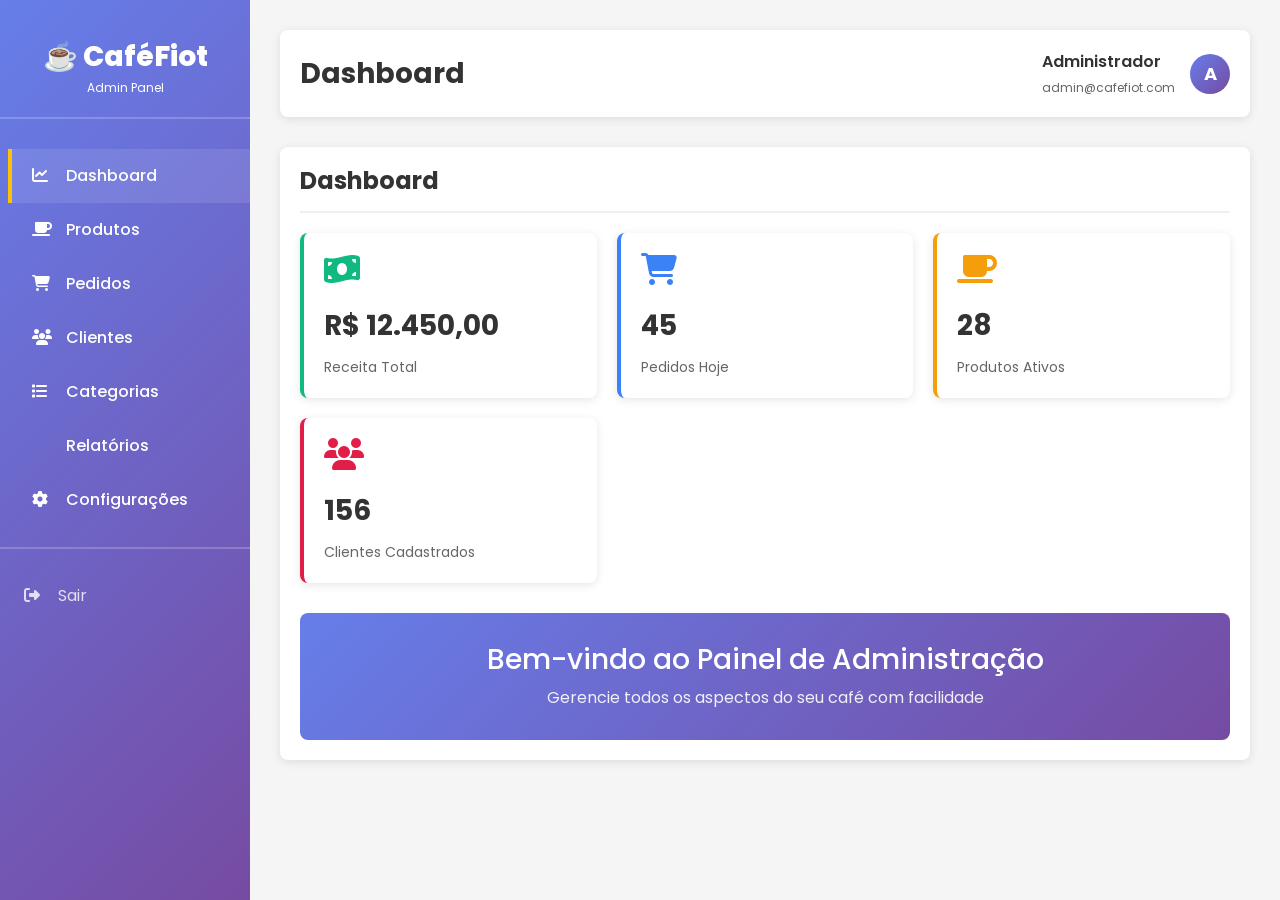
==== src/main/resources/templates/admin.html @ b5128cbd "Criar página de administração do CaféFiot" ====
<!DOCTYPE html>
<html lang="pt-BR">
<head>
    <meta charset="UTF-8">
    <meta name="viewport" content="width=device-width, initial-scale=1.0">
    <title>Cafefiot | Administração</title>

    <link rel="preconnect" href="https://fonts.googleapis.com">
    <link rel="preconnect" href="https://fonts.gstatic.com" crossorigin>
    <link href="https://fonts.googleapis.com/css2?family=Poppins:wght@400;500;600;700;800&display=swap" rel="stylesheet">

    <link rel="stylesheet" href="https://cdn.jsdelivr.net/npm/bootstrap@5.3.8/dist/css/bootstrap.min.css"
        integrity="sha384-sRIl4kxILFvY47J16cr9ZwB07vP4J8+LH7qKQnuqkuIAvNWLzeN8tE5YBujZqJLB"
        crossorigin="anonymous">

    <link rel="stylesheet" href="https://cdnjs.cloudflare.com/ajax/libs/font-awesome/6.4.0/css/all.min.css">

    <link rel="stylesheet" href="../static/css/style.css">
    <style>
        body {
            background-color: #f5f5f5;
        }

        .sidebar {
            background: linear-gradient(135deg, #667eea 0%, #764ba2 100%);
            min-height: 100vh;
            position: fixed;
            left: 0;
            top: 0;
            width: 250px;
            padding: 20px 0;
            color: white;
            overflow-y: auto;
        }

        .sidebar .logo {
            padding: 20px;
            text-align: center;
            border-bottom: 2px solid rgba(255, 255, 255, 0.2);
            margin-bottom: 30px;
        }

        .sidebar .logo h3 {
            margin: 0;
            font-weight: 800;
        }

        .sidebar .nav-menu {
            list-style: none;
            padding: 0;
            margin: 0;
        }

        .sidebar .nav-menu li {
            margin: 0;
        }

        .sidebar .nav-menu a {
            display: block;
            padding: 15px 20px;
            color: rgba(255, 255, 255, 0.8);
            text-decoration: none;
            border-left: 4px solid transparent;
            transition: all 0.3s ease;
        }

        .sidebar .nav-menu a:hover,
        .sidebar .nav-menu a.active {
            background-color: rgba(255, 255, 255, 0.1);
            border-left-color: #ffc107;
            color: white;
        }

        .sidebar .nav-menu i {
            width: 20px;
            margin-right: 10px;
        }

        .main-content {
            margin-left: 250px;
            padding: 30px;
        }

        .top-bar {
            background: white;
            padding: 20px;
            border-radius: 8px;
            box-shadow: 0 2px 10px rgba(0, 0, 0, 0.1);
            margin-bottom: 30px;
            display: flex;
            justify-content: space-between;
            align-items: center;
        }

        .top-bar h1 {
            margin: 0;
            color: #333;
            font-size: 28px;
            font-weight: 700;
        }

        .user-info {
            display: flex;
            align-items: center;
            gap: 15px;
        }

        .user-avatar {
            width: 40px;
            height: 40px;
            border-radius: 50%;
            background: linear-gradient(135deg, #667eea 0%, #764ba2 100%);
            display: flex;
            align-items: center;
            justify-content: center;
            color: white;
            font-weight: bold;
            font-size: 18px;
        }

        .stats-container {
            display: grid;
            grid-template-columns: repeat(auto-fit, minmax(250px, 1fr));
            gap: 20px;
            margin-bottom: 30px;
        }

        .stat-card {
            background: white;
            padding: 20px;
            border-radius: 8px;
            box-shadow: 0 2px 10px rgba(0, 0, 0, 0.1);
            border-left: 4px solid #667eea;
        }

        .stat-card.revenue {
            border-left-color: #10b981;
        }

        .stat-card.orders {
            border-left-color: #3b82f6;
        }

        .stat-card.products {
            border-left-color: #f59e0b;
        }

        .stat-card.customers {
            border-left-color: #e11d48;
        }

        .stat-icon {
            font-size: 32px;
            margin-bottom: 10px;
        }

        .stat-value {
            font-size: 28px;
            font-weight: 700;
            color: #333;
            margin: 10px 0;
        }

        .stat-label {
            font-size: 14px;
            color: #666;
        }

        .content-section {
            background: white;
            border-radius: 8px;
            box-shadow: 0 2px 10px rgba(0, 0, 0, 0.1);
            padding: 20px;
            margin-bottom: 30px;
            display: none;
        }

        .content-section.active {
            display: block;
        }

        .section-header {
            display: flex;
            justify-content: space-between;
            align-items: center;
            margin-bottom: 20px;
            padding-bottom: 15px;
            border-bottom: 2px solid #f0f0f0;
        }

        .section-header h2 {
            margin: 0;
            color: #333;
            font-size: 24px;
            font-weight: 700;
        }

        .btn-add {
            background: linear-gradient(135deg, #667eea 0%, #764ba2 100%);
            color: white;
            border: none;
            padding: 10px 20px;
            border-radius: 6px;
            cursor: pointer;
            font-weight: 600;
            transition: transform 0.2s ease;
        }

        .btn-add:hover {
            transform: translateY(-2px);
            box-shadow: 0 4px 12px rgba(102, 126, 234, 0.4);
        }

        .table-responsive {
            overflow-x: auto;
        }

        table {
            width: 100%;
            border-collapse: collapse;
        }

        table thead {
            background: #f9f9f9;
            border-bottom: 2px solid #e0e0e0;
        }

        table th {
            padding: 15px;
            text-align: left;
            font-weight: 600;
            color: #333;
        }

        table td {
            padding: 15px;
            border-bottom: 1px solid #f0f0f0;
        }

        table tbody tr:hover {
            background: #f9f9f9;
        }

        .action-buttons {
            display: flex;
            gap: 10px;
        }

        .btn-edit, .btn-delete {
            padding: 8px 12px;
            border: none;
            border-radius: 4px;
            cursor: pointer;
            font-size: 14px;
            font-weight: 600;
            transition: all 0.2s ease;
        }

        .btn-edit {
            background: #3b82f6;
            color: white;
        }

        .btn-edit:hover {
            background: #2563eb;
        }

        .btn-delete {
            background: #ef4444;
            color: white;
        }

        .btn-delete:hover {
            background: #dc2626;
        }

        .form-group {
            margin-bottom: 20px;
        }

        .form-group label {
            display: block;
            margin-bottom: 8px;
            font-weight: 600;
            color: #333;
        }

        .form-group input,
        .form-group textarea,
        .form-group select {
            width: 100%;
            padding: 10px;
            border: 1px solid #ddd;
            border-radius: 6px;
            font-family: 'Poppins', sans-serif;
            font-size: 14px;
        }

        .form-group textarea {
            resize: vertical;
            min-height: 100px;
        }

        .form-row {
            display: grid;
            grid-template-columns: 1fr 1fr;
            gap: 20px;
        }

        .modal {
            display: none;
            position: fixed;
            z-index: 1000;
            left: 0;
            top: 0;
            width: 100%;
            height: 100%;
            background-color: rgba(0, 0, 0, 0.5);
        }

        .modal.show {
            display: flex;
            align-items: center;
            justify-content: center;
        }

        .modal-content {
            background-color: white;
            border-radius: 8px;
            padding: 30px;
            max-width: 600px;
            width: 90%;
            max-height: 80vh;
            overflow-y: auto;
            box-shadow: 0 10px 40px rgba(0, 0, 0, 0.3);
        }

        .modal-header {
            display: flex;
            justify-content: space-between;
            align-items: center;
            margin-bottom: 20px;
            padding-bottom: 15px;
            border-bottom: 2px solid #f0f0f0;
        }

        .modal-header h2 {
            margin: 0;
            font-size: 22px;
            font-weight: 700;
        }

        .close-btn {
            background: none;
            border: none;
            font-size: 24px;
            cursor: pointer;
            color: #666;
        }

        .status-badge {
            display: inline-block;
            padding: 5px 12px;
            border-radius: 20px;
            font-size: 12px;
            font-weight: 600;
        }

        .status-active {
            background: #d1fae5;
            color: #047857;
        }

        .status-inactive {
            background: #fee2e2;
            color: #dc2626;
        }

        .status-pending {
            background: #fef3c7;
            color: #d97706;
        }

        @media (max-width: 768px) {
            .sidebar {
                width: 200px;
            }

            .main-content {
                margin-left: 200px;
                padding: 15px;
            }

            .stats-container {
                grid-template-columns: 1fr;
            }

            .form-row {
                grid-template-columns: 1fr;
            }

            .top-bar {
                flex-direction: column;
                gap: 15px;
                align-items: flex-start;
            }
        }

        @media (max-width: 576px) {
            .sidebar {
                width: 150px;
                padding: 10px 0;
            }

            .sidebar .logo {
                padding: 10px;
            }

            .sidebar .nav-menu a {
                padding: 10px 12px;
                font-size: 12px;
            }

            .main-content {
                margin-left: 150px;
                padding: 10px;
            }
        }
    </style>
</head>
<body>

    <!-- SIDEBAR -->
    <div class="sidebar">
        <div class="logo">
            <h3>☕ CaféFiot</h3>
            <p style="font-size: 12px; margin: 5px 0 0 0;">Admin Panel</p>
        </div>

        <ul class="nav-menu">
            <li><a href="#" class="nav-link active" data-section="dashboard">
                <i class="fas fa-chart-line"></i> Dashboard
            </a></li>
            <li><a href="#" class="nav-link" data-section="products">
                <i class="fas fa-coffee"></i> Produtos
            </a></li>
            <li><a href="#" class="nav-link" data-section="orders">
                <i class="fas fa-shopping-cart"></i> Pedidos
            </a></li>
            <li><a href="#" class="nav-link" data-section="customers">
                <i class="fas fa-users"></i> Clientes
            </a></li>
            <li><a href="#" class="nav-link" data-section="categories">
                <i class="fas fa-list"></i> Categorias
            </a></li>
            <li><a href="#" class="nav-link" data-section="reports">
                <i class="fas fa-file-chart-line"></i> Relatórios
            </a></li>
            <li><a href="#" class="nav-link" data-section="settings">
                <i class="fas fa-cog"></i> Configurações
            </a></li>
            <li style="border-top: 2px solid rgba(255, 255, 255, 0.2); margin-top: 20px; padding-top: 20px;">
                <a href="index.html">
                    <i class="fas fa-sign-out-alt"></i> Sair
                </a>
            </li>
        </ul>
    </div>

    <!-- MAIN CONTENT -->
    <div class="main-content">
        <!-- TOP BAR -->
        <div class="top-bar">
            <h1>Dashboard</h1>
            <div class="user-info">
                <div>
                    <p style="margin: 0; font-weight: 600; color: #333;">Administrador</p>
                    <p style="margin: 5px 0 0 0; font-size: 12px; color: #666;">admin@cafefiot.com</p>
                </div>
                <div class="user-avatar">A</div>
            </div>
        </div>

        <!-- DASHBOARD SECTION -->
        <div id="dashboard" class="content-section active">
            <div class="section-header">
                <h2>Dashboard</h2>
            </div>

            <div class="stats-container">
                <div class="stat-card revenue">
                    <div style="color: #10b981;">
                        <i class="fas fa-money-bill-wave stat-icon"></i>
                    </div>
                    <div class="stat-value">R$ 12.450,00</div>
                    <div class="stat-label">Receita Total</div>
                </div>

                <div class="stat-card orders">
                    <div style="color: #3b82f6;">
                        <i class="fas fa-shopping-cart stat-icon"></i>
                    </div>
                    <div class="stat-value">45</div>
                    <div class="stat-label">Pedidos Hoje</div>
                </div>

                <div class="stat-card products">
                    <div style="color: #f59e0b;">
                        <i class="fas fa-coffee stat-icon"></i>
                    </div>
                    <div class="stat-value">28</div>
                    <div class="stat-label">Produtos Ativos</div>
                </div>

                <div class="stat-card customers">
                    <div style="color: #e11d48;">
                        <i class="fas fa-users stat-icon"></i>
                    </div>
                    <div class="stat-value">156</div>
                    <div class="stat-label">Clientes Cadastrados</div>
                </div>
            </div>

            <div style="background: linear-gradient(135deg, #667eea 0%, #764ba2 100%); color: white; padding: 30px; border-radius: 8px; text-align: center;">
                <h3 style="margin: 0 0 10px 0;">Bem-vindo ao Painel de Administração</h3>
                <p style="margin: 0; opacity: 0.9;">Gerencie todos os aspectos do seu café com facilidade</p>
            </div>
        </div>

        <!-- PRODUCTS SECTION -->
        <div id="products" class="content-section">
            <div class="section-header">
                <h2>Gerenciar Produtos</h2>
                <button class="btn-add" onclick="openProductModal()">
                    <i class="fas fa-plus"></i> Novo Produto
                </button>
            </div>

            <div class="table-responsive">
                <table>
                    <thead>
                        <tr>
                            <th>Nome</th>
                            <th>Categoria</th>
                            <th>Preço</th>
                            <th>Estoque</th>
                            <th>Status</th>
                            <th>Ações</th>
                        </tr>
                    </thead>
                    <tbody>
                        <tr>
                            <td>Café Expresso</td>
                            <td>Bebidas Quentes</td>
                            <td>R$ 8,00</td>
                            <td>150</td>
                            <td><span class="status-badge status-active">Ativo</span></td>
                            <td>
                                <div class="action-buttons">
                                    <button class="btn-edit" onclick="editProduct(1)">Editar</button>
                                    <button class="btn-delete" onclick="deleteProduct(1)">Deletar</button>
                                </div>
                            </td>
                        </tr>
                        <tr>
                            <td>Cappuccino</td>
                            <td>Bebidas Quentes</td>
                            <td>R$ 16,00</td>
                            <td>120</td>
                            <td><span class="status-badge status-active">Ativo</span></td>
                            <td>
                                <div class="action-buttons">
                                    <button class="btn-edit" onclick="editProduct(2)">Editar</button>
                                    <button class="btn-delete" onclick="deleteProduct(2)">Deletar</button>
                                </div>
                            </td>
                        </tr>
                        <tr>
                            <td>Croissant</td>
                            <td>Padaria</td>
                            <td>R$ 9,00</td>
                            <td>45</td>
                            <td><span class="status-badge status-pending">Baixo Estoque</span></td>
                            <td>
                                <div class="action-buttons">
                                    <button class="btn-edit" onclick="editProduct(3)">Editar</button>
                                    <button class="btn-delete" onclick="deleteProduct(3)">Deletar</button>
                                </div>
                            </td>
                        </tr>
                    </tbody>
                </table>
            </div>
        </div>

        <!-- ORDERS SECTION -->
        <div id="orders" class="content-section">
            <div class="section-header">
                <h2>Gerenciar Pedidos</h2>
            </div>

            <div class="table-responsive">
                <table>
                    <thead>
                        <tr>
                            <th>ID Pedido</th>
                            <th>Cliente</th>
                            <th>Total</th>
                            <th>Data</th>
                            <th>Status</th>
                            <th>Ações</th>
                        </tr>
                    </thead>
                    <tbody>
                        <tr>
                            <td>#001</td>
                            <td>João Silva</td>
                            <td>R$ 45,00</td>
                            <td>01/10/2026</td>
                            <td><span class="status-badge status-active">Entregue</span></td>
                            <td>
                                <div class="action-buttons">
                                    <button class="btn-edit" onclick="viewOrder(1)">Ver</button>
                                </div>
                            </td>
                        </tr>
                        <tr>
                            <td>#002</td>
                            <td>Maria Santos</td>
                            <td>R$ 72,50</td>
                            <td>01/10/2026</td>
                            <td><span class="status-badge status-pending">Em Preparo</span></td>
                            <td>
                                <div class="action-buttons">
                                    <button class="btn-edit" onclick="viewOrder(2)">Ver</button>
                                </div>
                            </td>
                        </tr>
                    </tbody>
                </table>
            </div>
        </div>

        <!-- CUSTOMERS SECTION -->
        <div id="customers" class="content-section">
            <div class="section-header">
                <h2>Gerenciar Clientes</h2>
            </div>

            <div class="table-responsive">
                <table>
                    <thead>
                        <tr>
                            <th>Nome</th>
                            <th>Email</th>
                            <th>Telefone</th>
                            <th>Pedidos</th>
                            <th>Data Cadastro</th>
                            <th>Ações</th>
                        </tr>
                    </thead>
                    <tbody>
                        <tr>
                            <td>João Silva</td>
                            <td>joao@email.com</td>
                            <td>(11) 98765-4321</td>
                            <td>5</td>
                            <td>15/09/2026</td>
                            <td>
                                <div class="action-buttons">
                                    <button class="btn-edit" onclick="editCustomer(1)">Editar</button>
                                    <button class="btn-delete" onclick="deleteCustomer(1)">Deletar</button>
                                </div>
                            </td>
                        </tr>
                        <tr>
                            <td>Maria Santos</td>
                            <td>maria@email.com</td>
                            <td>(11) 99876-5432</td>
                            <td>8</td>
                            <td>10/09/2026</td>
                            <td>
                                <div class="action-buttons">
                                    <button class="btn-edit" onclick="editCustomer(2)">Editar</button>
                                    <button class="btn-delete" onclick="deleteCustomer(2)">Deletar</button>
                                </div>
                            </td>
                        </tr>
                    </tbody>
                </table>
            </div>
        </div>

        <!-- CATEGORIES SECTION -->
        <div id="categories" class="content-section">
            <div class="section-header">
                <h2>Gerenciar Categorias</h2>
                <button class="btn-add" onclick="openCategoryModal()">
                    <i class="fas fa-plus"></i> Nova Categoria
                </button>
            </div>

            <div class="table-responsive">
                <table>
                    <thead>
                        <tr>
                            <th>Nome</th>
                            <th>Descrição</th>
                            <th>Produtos</th>
                            <th>Status</th>
                            <th>Ações</th>
                        </tr>
                    </thead>
                    <tbody>
                        <tr>
                            <td>Bebidas Quentes</td>
                            <td>Café, chá e bebidas quentinhas</td>
                            <td>8</td>
                            <td><span class="status-badge status-active">Ativo</span></td>
                            <td>
                                <div class="action-buttons">
                                    <button class="btn-edit" onclick="editCategory(1)">Editar</button>
                                    <button class="btn-delete" onclick="deleteCategory(1)">Deletar</button>
                                </div>
                            </td>
                        </tr>
                        <tr>
                            <td>Padaria e Confeitaria</td>
                            <td>Pães, bolos e doces</td>
                            <td>12</td>
                            <td><span class="status-badge status-active">Ativo</span></td>
                            <td>
                                <div class="action-buttons">
                                    <button class="btn-edit" onclick="editCategory(2)">Editar</button>
                                    <button class="btn-delete" onclick="deleteCategory(2)">Deletar</button>
                                </div>
                            </td>
                        </tr>
                    </tbody>
                </table>
            </div>
        </div>

        <!-- REPORTS SECTION -->
        <div id="reports" class="content-section">
            <div class="section-header">
                <h2>Relatórios</h2>
            </div>

            <div style="display: grid; grid-template-columns: repeat(auto-fit, minmax(250px, 1fr)); gap: 20px;">
                <div style="background: white; padding: 20px; border-radius: 8px; border: 2px solid #e0e0e0; cursor: pointer; text-align: center; transition: all 0.3s ease;"
                     onmouseover="this.style.boxShadow='0 4px 15px rgba(0,0,0,0.1)'"
                     onmouseout="this.style.boxShadow='none'">
                    <i class="fas fa-chart-bar" style="font-size: 32px; color: #667eea; margin-bottom: 15px;"></i>
                    <h3 style="margin: 0; color: #333;">Vendas por Período</h3>
                    <p style="margin: 10px 0 0 0; color: #666; font-size: 14px;">Acompanhe as vendas diárias</p>
                </div>

                <div style="background: white; padding: 20px; border-radius: 8px; border: 2px solid #e0e0e0; cursor: pointer; text-align: center; transition: all 0.3s ease;"
                     onmouseover="this.style.boxShadow='0 4px 15px rgba(0,0,0,0.1)'"
                     onmouseout="this.style.boxShadow='none'">
                    <i class="fas fa-pie-chart" style="font-size: 32px; color: #10b981; margin-bottom: 15px;"></i>
                    <h3 style="margin: 0; color: #333;">Produtos Populares</h3>
                    <p style="margin: 10px 0 0 0; color: #666; font-size: 14px;">Produtos mais vendidos</p>
                </div>

                <div style="background: white; padding: 20px; border-radius: 8px; border: 2px solid #e0e0e0; cursor: pointer; text-align: center; transition: all 0.3s ease;"
                     onmouseover="this.style.boxShadow='0 4px 15px rgba(0,0,0,0.1)'"
                     onmouseout="this.style.boxShadow='none'">
                    <i class="fas fa-user-check" style="font-size: 32px; color: #f59e0b; margin-bottom: 15px;"></i>
                    <h3 style="margin: 0; color: #333;">Clientes Ativos</h3>
                    <p style="margin: 10px 0 0 0; color: #666; font-size: 14px;">Análise de clientes</p>
                </div>
            </div>
        </div>

        <!-- SETTINGS SECTION -->
        <div id="settings" class="content-section">
            <div class="section-header">
                <h2>Configurações</h2>
            </div>

            <div style="max-width: 600px;">
                <h3 style="margin-top: 0; color: #333;">Configurações Gerais</h3>

                <div class="form-group">
                    <label>Nome do Estabelecimento</label>
                    <input type="text" value="CaféFiot" />
                </div>

                <div class="form-row">
                    <div class="form-group">
                        <label>Email</label>
                        <input type="email" value="contato@cafefiot.com" />
                    </div>
                    <div class="form-group">
                        <label>Telefone</label>
                        <input type="tel" value="(11) 99999-9999" />
                    </div>
                </div>

                <div class="form-group">
                    <label>Endereço</label>
                    <input type="text" value="São Paulo - SP" />
                </div>

                <h3 style="margin-top: 30px; color: #333;">Notificações</h3>

                <div style="margin-bottom: 15px;">
                    <label style="display: flex; align-items: center; gap: 10px; cursor: pointer;">
                        <input type="checkbox" checked style="width: auto;" />
                        <span>Notificar sobre novos pedidos</span>
                    </label>
                </div>

                <div style="margin-bottom: 15px;">
                    <label style="display: flex; align-items: center; gap: 10px; cursor: pointer;">
                        <input type="checkbox" checked style="width: auto;" />
                        <span>Notificar sobre estoque baixo</span>
                    </label>
                </div>

                <div style="margin-bottom: 30px;">
                    <label style="display: flex; align-items: center; gap: 10px; cursor: pointer;">
                        <input type="checkbox" style="width: auto;" />
                        <span>Notificações por email</span>
                    </label>
                </div>

                <button class="btn-add" style="width: auto;">
                    <i class="fas fa-save"></i> Salvar Configurações
                </button>
            </div>
        </div>
    </div>

    <!-- MODAL PARA ADICIONAR/EDITAR PRODUTO -->
    <div id="productModal" class="modal">
        <div class="modal-content">
            <div class="modal-header">
                <h2>Novo Produto</h2>
                <button class="close-btn" onclick="closeProductModal()">&times;</button>
            </div>

            <div class="form-group">
                <label>Nome do Produto</label>
                <input type="text" placeholder="Ex: Café Expresso" />
            </div>

            <div class="form-group">
                <label>Categoria</label>
                <select>
                    <option>Selecione uma categoria</option>
                    <option>Bebidas Quentes</option>
                    <option>Bebidas Geladas</option>
                    <option>Padaria</option>
                    <option>Lanches</option>
                    <option>Sobremesas</option>
                </select>
            </div>

            <div class="form-row">
                <div class="form-group">
                    <label>Preço (R$)</label>
                    <input type="number" placeholder="0.00" step="0.01" />
                </div>
                <div class="form-group">
                    <label>Estoque</label>
                    <input type="number" placeholder="0" />
                </div>
            </div>

            <div class="form-group">
                <label>Descrição</label>
                <textarea placeholder="Descreva o produto..."></textarea>
            </div>

            <div class="form-group">
                <label>Imagem</label>
                <input type="file" accept="image/*" />
            </div>

            <div style="display: flex; gap: 10px; justify-content: flex-end; margin-top: 20px;">
                <button class="btn-add" style="background: #666;" onclick="closeProductModal()">Cancelar</button>
                <button class="btn-add" onclick="saveProduct()">Salvar Produto</button>
            </div>
        </div>
    </div>

    <!-- MODAL PARA ADICIONAR/EDITAR CATEGORIA -->
    <div id="categoryModal" class="modal">
        <div class="modal-content">
            <div class="modal-header">
                <h2>Nova Categoria</h2>
                <button class="close-btn" onclick="closeCategoryModal()">&times;</button>
            </div>

            <div class="form-group">
                <label>Nome da Categoria</label>
                <input type="text" placeholder="Ex: Bebidas Quentes" />
            </div>

            <div class="form-group">
                <label>Descrição</label>
                <textarea placeholder="Descreva a categoria..."></textarea>
            </div>

            <div style="display: flex; gap: 10px; justify-content: flex-end; margin-top: 20px;">
                <button class="btn-add" style="background: #666;" onclick="closeCategoryModal()">Cancelar</button>
                <button class="btn-add" onclick="saveCategory()">Salvar Categoria</button>
            </div>
        </div>
    </div>

    <script src="https://cdn.jsdelivr.net/npm/bootstrap@5.3.8/dist/js/bootstrap.bundle.min.js"></script>
    <script src="../static/js/admin.js"></script>
</body>
</html>
---- src/main/resources/static/css/style.css ----
:root {
    --marrom-escuro: #3b2416;
    --marrom: #6f4e37;
    --marrom-claro: #a67c52;
    --creme: #f8f3ed;
    --branco: #ffffff;
    --texto: #8d370f;
    --navfundo: #c78e47;
}

* {
    box-sizing: border-box;
}

html {
    scroll-behavior: smooth;
}

body {
    margin: 0;
    background-color: var(--creme);
    color: var(--texto);
    font-family: Arial, Helvetica, sans-serif;
}

/* Navbar */
.navbar {
    background-color: var(--navfundo) !important;
    box-shadow: 0 3px 15px rgba(0, 0, 0, 0.1);
    padding: 12px 0;
}

.navbar-brand {
    color: var(--marrom-escuro) !important;
    font-size: 1.6rem;
    font-weight: bold;
}

.navbar-nav {
    gap: 8px;
}

.na {
    display: block;
    padding: 10px 15px;
    color: var(--texto) !important;
    font-weight: 600;
    text-decoration: none;
    border-radius: 8px;
    transition: 0.3s ease;
}

.na:hover {
    color: var(--branco) !important;
    background-color: var(--marrom);
}

.logo1 {
    width: 65px;
    height: 65px;
    margin-left: auto;
    object-fit: cover;
    border: 3px solid var(--marrom-claro);
    border-radius: 50%;
}

/* Carrossel */
#carouselExample {
    max-width: 1400px;
    margin: 28px auto 0;
    overflow: hidden;
    border-radius: 18px;
    box-shadow: 0 10px 30px rgba(59, 36, 22, 0.2);
}

.carousel-item img {
    width: 100%;
    height: 480px;
    object-fit: cover;
}

.carousel-control-prev,
.carousel-control-next {
    width: 8%;
}

.carousel-control-prev-icon,
.carousel-control-next-icon {
    padding: 24px;
    background-color: rgba(59, 36, 22, 0.7);
    border-radius: 50%;
}

/* Cards */
.cards-section {
    padding: 60px 20px;
}

.cards-container {
    display: grid;
    grid-template-columns: repeat(3, minmax(0, 1fr));
    gap: 28px;
    max-width: 1150px;
    margin: 0 auto;
}

.card {
    overflow: hidden;
    height: 100%;
    border: none;
    border-radius: 16px;
    background-color: var(--branco);
    box-shadow: 0 8px 25px rgba(59, 36, 22, 0.12);
    transition: 0.3s ease;
}

.card:hover {
    transform: translateY(-8px);
    box-shadow: 0 15px 32px rgba(59, 36, 22, 0.22);
}

.card-img-top,
.cards {
    width: 100%;
    height: 230px;
    object-fit: cover;
}

.card-body {
    padding: 24px;
}

.card-title {
    color: var(--marrom-escuro);
    font-weight: bold;
}

.card-text {
    color: #66564c;
    line-height: 1.6;
}

/* Footer */
footer {
    background-color: var(--marrom-escuro);
    color: var(--branco);
}

footer h5 {
    margin-bottom: 16px;
    color: var(--branco);
    font-weight: bold;
}

footer p,
footer li {
    color: #eaded5;
    line-height: 1.7;
}

footer a {
    color: #eaded5 !important;
    transition: 0.3s ease;
}

footer a:hover {
    color: var(--branco) !important;
    text-decoration: underline !important;
}

.footer-bottom {
    border-top: 1px solid rgba(255, 255, 255, 0.25);
}

/* Login */
.login-page {
    display: flex;
    align-items: center;
    justify-content: center;
    min-height: 70vh;
    padding: 50px 20px;
}

.login-card {
    width: 100%;
    max-width: 470px;
    background-color: var(--branco);
    border-radius: 22px;
    box-shadow: 0 18px 35px rgba(59, 36, 22, 0.12);
    padding: 32px 28px;
    border: 1px solid rgba(111, 78, 55, 0.08);
}

.login-header h1 {
    color: var(--marrom-escuro);
    font-size: clamp(1.8rem, 3vw, 2.4rem);
    font-weight: 700;
    margin: 16px 0 8px;
}

.login-header p {
    color: #66564c;
    margin-bottom: 0;
    line-height: 1.6;
}

.login-logo {
    width: 80px;
    height: 80px;
    border-radius: 50%;
    object-fit: cover;
    border: 3px solid var(--marrom-claro);
    background: var(--creme);
}

.login-form .form-label {
    color: var(--marrom-escuro);
    font-weight: 600;
    margin-bottom: 8px;
}

.login-form .form-control {
    border-radius: 12px;
    border: 1px solid #d9c1a0;
    padding: 0.9rem 1rem;
    background-color: #fffdfb;
    color: var(--marrom-escuro);
}

.login-form .form-control:focus {
    border-color: var(--marrom-claro);
    box-shadow: 0 0 0 0.2rem rgba(166, 124, 82, 0.18);
}

.btn-cafefiot {
    background-color: var(--marrom);
    border: none;
    border-radius: 12px;
    padding: 0.9rem 1rem;
    font-weight: 700;
    color: var(--branco);
    transition: 0.3s ease;
}

.btn-cafefiot:hover {
    background-color: var(--marrom-escuro);
    color: var(--branco);
}

.login-footer {
    color: #66564c;
    font-size: 0.96rem;
}

.login-footer a {
    color: var(--marrom);
    font-weight: 600;
    text-decoration: none;
}

.login-footer a:hover {
    text-decoration: underline;
}

/* Responsividade */
@media (max-width: 992px) {
    .cards-container {
        grid-template-columns: repeat(2, minmax(0, 1fr));
    }

    .logo1 {
        display: none;
    }
}

@media (max-width: 768px) {
    .carousel-item img {
        height: 300px;
    }

    .cards-container {
        grid-template-columns: 1fr;
        max-width: 420px;
    }

    #carouselExample {
        margin: 15px 12px 0;
    }

    .cards-section {
        padding: 45px 20px;
    }
}

body{
    margin:0;
    font-family:Arial, Helvetica, sans-serif;
    background:#F8F3ED;
}

header{
    background:#4E342E;
    color:white;
    text-align:center;
    padding:20px;
}

header h1{
    margin:0;
    color:#D4A373;
}

.carrinho{
    max-width:500px;
    margin:30px auto;
    background:white;
    padding:20px;
    border-radius:15px;
    box-shadow:0 4px 10px rgba(0,0,0,.2);
}

.item{
    display:flex;
    justify-content:space-between;
    align-items:center;
    margin:15px 0;
    border-bottom:1px solid #ddd;
    padding-bottom:10px;
}

.item button{
    background:#8B5E3C;
    color:white;
    border:none;
    padding:5px 10px;
    border-radius:6px;
    cursor:pointer;
}

.total{
    font-size:22px;
    color:#4E342E;
}

.finalizar{
    width:100%;
    padding:12px;
    margin-top:20px;
    background:#6F4E37;
    color:white;
    border:none;
    border-radius:10px;

    cursor:pointer;
    font-size:18px;
}

.historia-cafe{
    max-width:700px;
    margin:50px auto;
    background:white;
    padding:30px;
    border-radius:15px;
    box-shadow:0 4px 10px rgba(0,0,0,.2);
}






/* PRODUTOS */
:root {
    --marrom-escuro: #2f1c15;
    --marrom: #5c3827;
    --marrom-claro: #8d5e3b;
    --bege: #f5e8d8;
    --creme: #fffaf5;
    --verde: #4a7d52;
    --cinza: #5e524d;
    --branco: #ffffff;
}

* {
    box-sizing: border-box;
}

html {
    scroll-behavior: smooth;
}

body {
    margin: 0;
    font-family: 'Poppins', Arial, sans-serif;
    background: var(--creme);
    color: var(--marrom-escuro);
}

img {
    max-width: 100%;
}

a {
    text-decoration: none;
}

/* HEADER */
.navbar {
    background: var(--marrom-escuro);
    min-height: 78px;
    padding: 12px 0;
    box-shadow: 0 6px 16px rgba(0, 0, 0, 0.08);
}

.navbar-brand {
    color: var(--branco) !important;
    font-weight: 800;
    font-size: 1.8rem;
    letter-spacing: 1px;
}

.nav-link {
    color: var(--branco) !important;
    font-weight: 500;
    margin-left: 8px;
    transition: 0.2s ease;
}

.nav-link:hover {
    color: #f7d5a9 !important;
}

.logo1 {
    width: 58px;
    height: 58px;
    object-fit: cover;
    border-radius: 50%;
    border: 2px solid rgba(255, 255, 255, 0.8);
}

.navbar-toggler {
    border-color: rgba(255, 255, 255, 0.7);
}

.navbar-toggler-icon {
    filter: invert(1);
}

/* TÍTULO */
h1 {
    color: var(--marrom-escuro);
    font-weight: 800;
    font-size: clamp(2.2rem, 4vw, 3rem);
}

/* CARD DE PRODUTOS */
.produto-card {
    border: 0;
    border-radius: 22px;
    overflow: hidden;
    background: var(--branco);
    box-shadow: 0 10px 24px rgba(92, 56, 39, 0.08);
    transition: transform 0.25s ease, box-shadow 0.25s ease;
}

.produto-card:hover {
    transform: translateY(-8px);
    box-shadow: 0 18px 30px rgba(92, 56, 39, 0.14);
}

.card-img-top {
    width: 100%;
    height: 230px;
    object-fit: cover;
}

.card-body {
    padding: 20px 18px 18px;
    display: flex;
    flex-direction: column;
}

.card-body h2,
.card-body h3 {
    color: var(--marrom-escuro);
    font-weight: 700;
}

.card-text {
    color: var(--cinza);
    min-height: 48px;
    line-height: 1.7;
}

.categoria-produto {
    margin-bottom: 3rem;
}

.categoria-produto h2 {
    color: var(--marrom-escuro);
    font-size: 1.8rem;
    font-weight: 700;
    margin: 0 0 1.5rem;
    padding-bottom: 0.6rem;
    border-bottom: 2px solid rgba(92, 56, 39, 0.18);
}

.fw-bold {
    color: var(--marrom);
    font-size: 1.25rem;
    margin: 8px 0 12px;
}

.btn-primary {
    background-color: var(--marrom);
    border-color: var(--marrom);
    color: var(--branco);
    font-weight: 600;
    border-radius: 12px;
    padding: 0.8rem 1rem;
    transition: 0.2s ease;
}

.btn-primary:hover,
.btn-primary:focus {
    background-color: var(--marrom-escuro);
    border-color: var(--marrom-escuro);
}

/* CARRINHO */
.carrinho {
    background: linear-gradient(180deg, #fbe9d9, #f5e8d8);
    border-radius: 22px;
    padding: 28px;
    box-shadow: 0 10px 24px rgba(92, 56, 39, 0.08);
}

.carrinho h2 {
    font-size: 2rem;
    font-weight: 700;
    color: var(--marrom-escuro);
}

#listaCarrinho {
    margin-top: 1.2rem;
}

.item-carrinho {
    display: flex;
    justify-content: space-between;
    align-items: center;
    gap: 18px;
    background: #fff;
    border-radius: 16px;
    padding: 18px 20px;
    margin-bottom: 14px;
    box-shadow: 0 8px 16px rgba(92, 56, 39, 0.06);
}

.item-carrinho-info {
    display: flex;
    flex-direction: column;
    gap: 8px;
}

.item-carrinho-nome {
    font-weight: 700;
    color: var(--marrom-escuro);
}

.item-carrinho-preco {
    color: var(--marrom);
    font-size: 0.98rem;
}

.item-carrinho button {
    border: none;
    background: #b74b42;
    color: #fff;
    border-radius: 10px;
    padding: 0.55rem 0.8rem;
    font-weight: 600;
    transition: 0.2s ease;
    cursor: pointer;
}

.item-carrinho button:hover {
    background: #963e36;
}

.form-select {
    max-width: 120px;
    margin-top: 8px;
    border-radius: 10px;
    border: 1px solid rgba(92, 56, 39, 0.25);
}

.btn-success {
    background-color: var(--verde);
    border-color: var(--verde);
    padding: 0.8rem 1.2rem;
    border-radius: 12px;
    font-weight: 600;
}

.btn-success:hover,
.btn-success:focus {
    background-color: #387140;
    border-color: #387140;
}

/* FOOTER */
footer {
    background: var(--marrom-escuro);
    color: #f7ede4;
    padding-top: 60px;
    margin-top: 60px;
}

footer h5 {
    color: var(--branco);
    font-weight: 700;
    margin-bottom: 18px;
}

footer p,
footer a,
footer li {
    color: #e9d8c8 !important;
    line-height: 2;
}

.footer-bottom {
    margin-top: 24px;
    border-top: 1px solid rgba(255, 255, 255, 0.12);
    text-align: center;
    padding: 20px 0 10px;
}

/* RESPONSIVO */
@media (max-width: 767px) {
    .logo1 {
        display: none;
    }

    .carrinho {
        padding: 18px 16px;
    }

    .item-carrinho {
        flex-direction: column;
        align-items: flex-start;
    }

    .item-carrinho button {
        width: 100%;
    }
}

.log{
    color: black;
    font-weight: 600;
    text-decoration: none;
    border-radius: 8px;
    transition: 0.3s ease;
    padding: 10px 15px;
    margin-left: 30px;
    background-color: #ffffff;
}

.form{
    max-width: 400px;
    margin: 50px auto;
    background-color: #ffffff;
    padding: 30px;
    border-radius: 15px;
    box-shadow: 0 4px 10px rgba(0,0,0,.2);
}

form-cont{
    margin-bottom: 15px;
}

.btn btn-cafefiot w-100{
    width: 100%;
    padding: 12px;
    background-color: #6F4E37;
    color: white;
    border: none;
    border-radius: 10px;
    cursor: pointer;
    font-size: 18px;
}
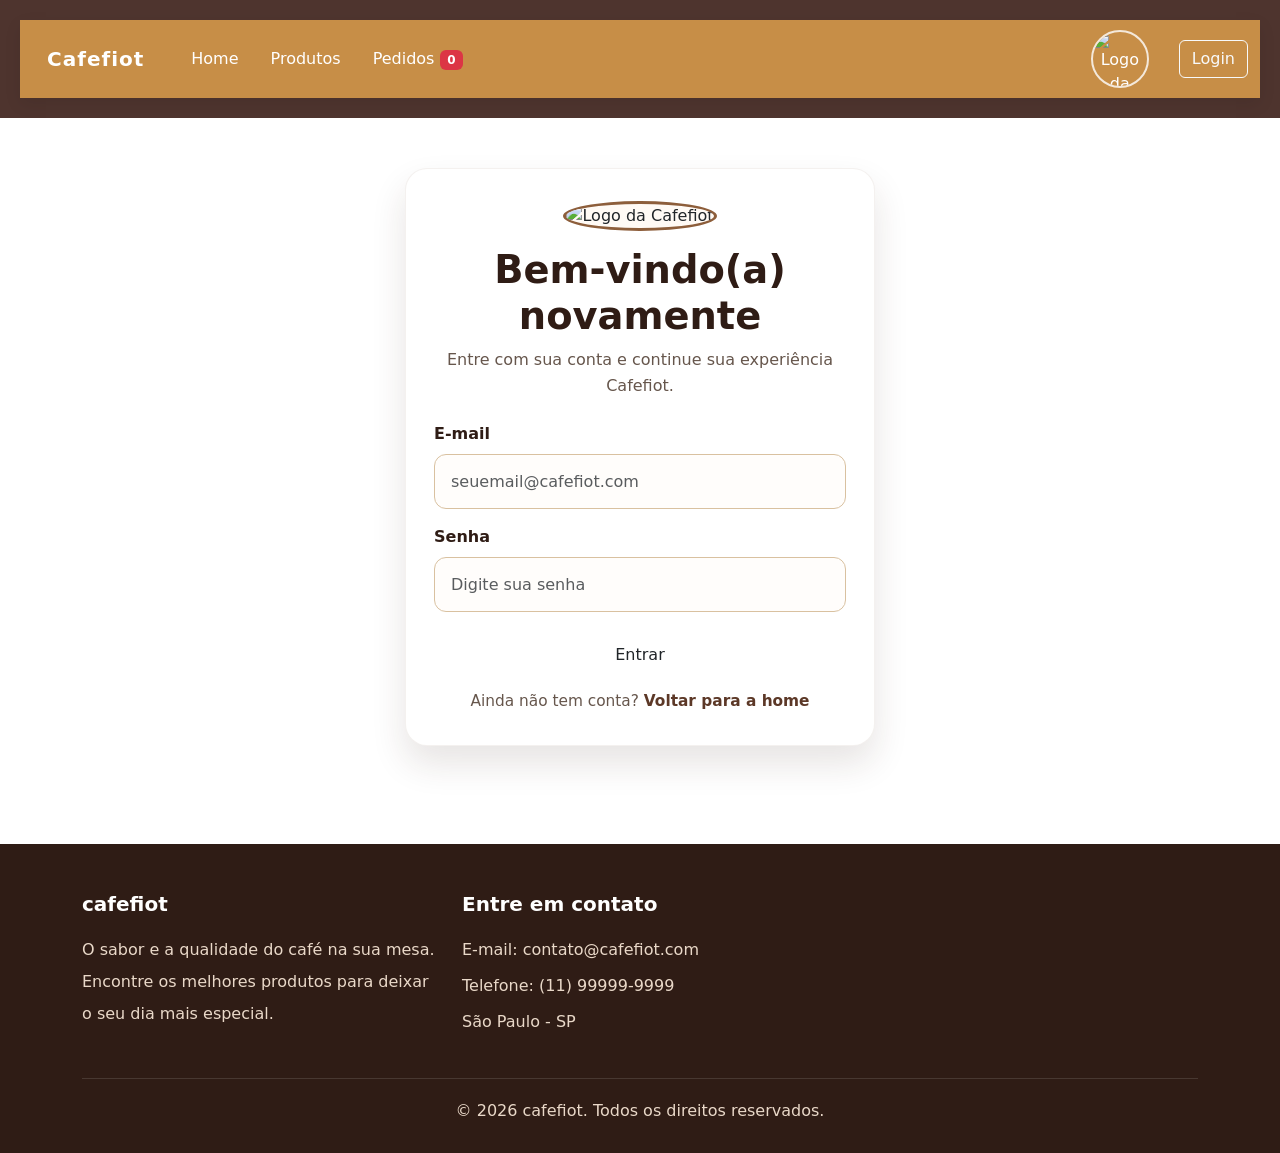
==== commit 8789617c: "i i" ====
--- a/src/main/resources/templates/admin.html
+++ b/src/main/resources/templates/admin.html
@@ -1,918 +1,131 @@
 <!DOCTYPE html>
 <html lang="pt-BR">
+
 <head>
     <meta charset="UTF-8">
     <meta name="viewport" content="width=device-width, initial-scale=1.0">
-    <title>Cafefiot | Administração</title>
 
-    <link rel="preconnect" href="https://fonts.googleapis.com">
-    <link rel="preconnect" href="https://fonts.gstatic.com" crossorigin>
-    <link href="https://fonts.googleapis.com/css2?family=Poppins:wght@400;500;600;700;800&display=swap" rel="stylesheet">
-
-    <link rel="stylesheet" href="https://cdn.jsdelivr.net/npm/bootstrap@5.3.8/dist/css/bootstrap.min.css"
-        integrity="sha384-sRIl4kxILFvY47J16cr9ZwB07vP4J8+LH7qKQnuqkuIAvNWLzeN8tE5YBujZqJLB"
-        crossorigin="anonymous">
-
-    <link rel="stylesheet" href="https://cdnjs.cloudflare.com/ajax/libs/font-awesome/6.4.0/css/all.min.css">
+    <meta name="description"
+        content="Cafefiot: cafés especiais, produtos selecionados e experiências únicas para os amantes de café.">
 
     <link rel="stylesheet" href="../static/css/style.css">
-    <style>
-        body {
-            background-color: #f5f5f5;
-        }
 
-        .sidebar {
-            background: linear-gradient(135deg, #667eea 0%, #764ba2 100%);
-            min-height: 100vh;
-            position: fixed;
-            left: 0;
-            top: 0;
-            width: 250px;
-            padding: 20px 0;
-            color: white;
-            overflow-y: auto;
-        }
+    <link href="https://cdn.jsdelivr.net/npm/bootstrap@5.3.8/dist/css/bootstrap.min.css" rel="stylesheet"
+        integrity="sha384-sRIl4kxILFvY47J16cr9ZwB07vP4J8+LH7qKQnuqkuIAvNWLzeN8tE5YBujZqJLB" crossorigin="anonymous">
 
-        .sidebar .logo {
-            padding: 20px;
-            text-align: center;
-            border-bottom: 2px solid rgba(255, 255, 255, 0.2);
-            margin-bottom: 30px;
-        }
+    <title>Cafefiot | Café especial</title>
+</head>
 
-        .sidebar .logo h3 {
-            margin: 0;
-            font-weight: 800;
-        }
-
-        .sidebar .nav-menu {
-            list-style: none;
-            padding: 0;
-            margin: 0;
-        }
-
-        .sidebar .nav-menu li {
-            margin: 0;
-        }
-
-        .sidebar .nav-menu a {
-            display: block;
-            padding: 15px 20px;
-            color: rgba(255, 255, 255, 0.8);
-            text-decoration: none;
-            border-left: 4px solid transparent;
-            transition: all 0.3s ease;
-        }
-
-        .sidebar .nav-menu a:hover,
-        .sidebar .nav-menu a.active {
-            background-color: rgba(255, 255, 255, 0.1);
-            border-left-color: #ffc107;
-            color: white;
-        }
-
-        .sidebar .nav-menu i {
-            width: 20px;
-            margin-right: 10px;
-        }
-
-        .main-content {
-            margin-left: 250px;
-            padding: 30px;
-        }
-
-        .top-bar {
-            background: white;
-            padding: 20px;
-            border-radius: 8px;
-            box-shadow: 0 2px 10px rgba(0, 0, 0, 0.1);
-            margin-bottom: 30px;
-            display: flex;
-            justify-content: space-between;
-            align-items: center;
-        }
-
-        .top-bar h1 {
-            margin: 0;
-            color: #333;
-            font-size: 28px;
-            font-weight: 700;
-        }
-
-        .user-info {
-            display: flex;
-            align-items: center;
-            gap: 15px;
-        }
-
-        .user-avatar {
-            width: 40px;
-            height: 40px;
-            border-radius: 50%;
-            background: linear-gradient(135deg, #667eea 0%, #764ba2 100%);
-            display: flex;
-            align-items: center;
-            justify-content: center;
-            color: white;
-            font-weight: bold;
-            font-size: 18px;
-        }
-
-        .stats-container {
-            display: grid;
-            grid-template-columns: repeat(auto-fit, minmax(250px, 1fr));
-            gap: 20px;
-            margin-bottom: 30px;
-        }
-
-        .stat-card {
-            background: white;
-            padding: 20px;
-            border-radius: 8px;
-            box-shadow: 0 2px 10px rgba(0, 0, 0, 0.1);
-            border-left: 4px solid #667eea;
-        }
-
-        .stat-card.revenue {
-            border-left-color: #10b981;
-        }
-
-        .stat-card.orders {
-            border-left-color: #3b82f6;
-        }
-
-        .stat-card.products {
-            border-left-color: #f59e0b;
-        }
-
-        .stat-card.customers {
-            border-left-color: #e11d48;
-        }
-
-        .stat-icon {
-            font-size: 32px;
-            margin-bottom: 10px;
-        }
-
-        .stat-value {
-            font-size: 28px;
-            font-weight: 700;
-            color: #333;
-            margin: 10px 0;
-        }
-
-        .stat-label {
-            font-size: 14px;
-            color: #666;
-        }
-
-        .content-section {
-            background: white;
-            border-radius: 8px;
-            box-shadow: 0 2px 10px rgba(0, 0, 0, 0.1);
-            padding: 20px;
-            margin-bottom: 30px;
-            display: none;
-        }
-
-        .content-section.active {
-            display: block;
-        }
-
-        .section-header {
-            display: flex;
-            justify-content: space-between;
-            align-items: center;
-            margin-bottom: 20px;
-            padding-bottom: 15px;
-            border-bottom: 2px solid #f0f0f0;
-        }
-
-        .section-header h2 {
-            margin: 0;
-            color: #333;
-            font-size: 24px;
-            font-weight: 700;
-        }
-
-        .btn-add {
-            background: linear-gradient(135deg, #667eea 0%, #764ba2 100%);
-            color: white;
-            border: none;
-            padding: 10px 20px;
-            border-radius: 6px;
-            cursor: pointer;
-            font-weight: 600;
-            transition: transform 0.2s ease;
-        }
-
-        .btn-add:hover {
-            transform: translateY(-2px);
-            box-shadow: 0 4px 12px rgba(102, 126, 234, 0.4);
-        }
-
-        .table-responsive {
-            overflow-x: auto;
-        }
-
-        table {
-            width: 100%;
-            border-collapse: collapse;
-        }
-
-        table thead {
-            background: #f9f9f9;
-            border-bottom: 2px solid #e0e0e0;
-        }
-
-        table th {
-            padding: 15px;
-            text-align: left;
-            font-weight: 600;
-            color: #333;
-        }
-
-        table td {
-            padding: 15px;
-            border-bottom: 1px solid #f0f0f0;
-        }
-
-        table tbody tr:hover {
-            background: #f9f9f9;
-        }
-
-        .action-buttons {
-            display: flex;
-            gap: 10px;
-        }
-
-        .btn-edit, .btn-delete {
-            padding: 8px 12px;
-            border: none;
-            border-radius: 4px;
-            cursor: pointer;
-            font-size: 14px;
-            font-weight: 600;
-            transition: all 0.2s ease;
-        }
-
-        .btn-edit {
-            background: #3b82f6;
-            color: white;
-        }
-
-        .btn-edit:hover {
-            background: #2563eb;
-        }
-
-        .btn-delete {
-            background: #ef4444;
-            color: white;
-        }
-
-        .btn-delete:hover {
-            background: #dc2626;
-        }
-
-        .form-group {
-            margin-bottom: 20px;
-        }
-
-        .form-group label {
-            display: block;
-            margin-bottom: 8px;
-            font-weight: 600;
-            color: #333;
-        }
-
-        .form-group input,
-        .form-group textarea,
-        .form-group select {
-            width: 100%;
-            padding: 10px;
-            border: 1px solid #ddd;
-            border-radius: 6px;
-            font-family: 'Poppins', sans-serif;
-            font-size: 14px;
-        }
-
-        .form-group textarea {
-            resize: vertical;
-            min-height: 100px;
-        }
-
-        .form-row {
-            display: grid;
-            grid-template-columns: 1fr 1fr;
-            gap: 20px;
-        }
-
-        .modal {
-            display: none;
-            position: fixed;
-            z-index: 1000;
-            left: 0;
-            top: 0;
-            width: 100%;
-            height: 100%;
-            background-color: rgba(0, 0, 0, 0.5);
-        }
-
-        .modal.show {
-            display: flex;
-            align-items: center;
-            justify-content: center;
-        }
-
-        .modal-content {
-            background-color: white;
-            border-radius: 8px;
-            padding: 30px;
-            max-width: 600px;
-            width: 90%;
-            max-height: 80vh;
-            overflow-y: auto;
-            box-shadow: 0 10px 40px rgba(0, 0, 0, 0.3);
-        }
-
-        .modal-header {
-            display: flex;
-            justify-content: space-between;
-            align-items: center;
-            margin-bottom: 20px;
-            padding-bottom: 15px;
-            border-bottom: 2px solid #f0f0f0;
-        }
-
-        .modal-header h2 {
-            margin: 0;
-            font-size: 22px;
-            font-weight: 700;
-        }
-
-        .close-btn {
-            background: none;
-            border: none;
-            font-size: 24px;
-            cursor: pointer;
-            color: #666;
-        }
-
-        .status-badge {
-            display: inline-block;
-            padding: 5px 12px;
-            border-radius: 20px;
-            font-size: 12px;
-            font-weight: 600;
-        }
-
-        .status-active {
-            background: #d1fae5;
-            color: #047857;
-        }
-
-        .status-inactive {
-            background: #fee2e2;
-            color: #dc2626;
-        }
-
-        .status-pending {
-            background: #fef3c7;
-            color: #d97706;
-        }
-
-        @media (max-width: 768px) {
-            .sidebar {
-                width: 200px;
-            }
-
-            .main-content {
-                margin-left: 200px;
-                padding: 15px;
-            }
-
-            .stats-container {
-                grid-template-columns: 1fr;
-            }
-
-            .form-row {
-                grid-template-columns: 1fr;
-            }
-
-            .top-bar {
-                flex-direction: column;
-                gap: 15px;
-                align-items: flex-start;
-            }
-        }
-
-        @media (max-width: 576px) {
-            .sidebar {
-                width: 150px;
-                padding: 10px 0;
-            }
-
-            .sidebar .logo {
-                padding: 10px;
-            }
-
-            .sidebar .nav-menu a {
-                padding: 10px 12px;
-                font-size: 12px;
-            }
-
-            .main-content {
-                margin-left: 150px;
-                padding: 10px;
-            }
-        }
-    </style>
-</head>
 <body>
 
-    <!-- SIDEBAR -->
-    <div class="sidebar">
-        <div class="logo">
-            <h3>☕ CaféFiot</h3>
-            <p style="font-size: 12px; margin: 5px 0 0 0;">Admin Panel</p>
-        </div>
+    <header>
+        <nav class="navbar navbar-expand-lg">
+            <div class="container-fluid">
 
-        <ul class="nav-menu">
-            <li><a href="#" class="nav-link active" data-section="dashboard">
-                <i class="fas fa-chart-line"></i> Dashboard
-            </a></li>
-            <li><a href="#" class="nav-link" data-section="products">
-                <i class="fas fa-coffee"></i> Produtos
-            </a></li>
-            <li><a href="#" class="nav-link" data-section="orders">
-                <i class="fas fa-shopping-cart"></i> Pedidos
-            </a></li>
-            <li><a href="#" class="nav-link" data-section="customers">
-                <i class="fas fa-users"></i> Clientes
-            </a></li>
-            <li><a href="#" class="nav-link" data-section="categories">
-                <i class="fas fa-list"></i> Categorias
-            </a></li>
-            <li><a href="#" class="nav-link" data-section="reports">
-                <i class="fas fa-file-chart-line"></i> Relatórios
-            </a></li>
-            <li><a href="#" class="nav-link" data-section="settings">
-                <i class="fas fa-cog"></i> Configurações
-            </a></li>
-            <li style="border-top: 2px solid rgba(255, 255, 255, 0.2); margin-top: 20px; padding-top: 20px;">
-                <a href="index.html">
-                    <i class="fas fa-sign-out-alt"></i> Sair
-                </a>
-            </li>
-        </ul>
-    </div>
+                <a class="navbar-brand na" href="../index.html">Cafefiot</a>
 
-    <!-- MAIN CONTENT -->
-    <div class="main-content">
-        <!-- TOP BAR -->
-        <div class="top-bar">
-            <h1>Dashboard</h1>
-            <div class="user-info">
-                <div>
-                    <p style="margin: 0; font-weight: 600; color: #333;">Administrador</p>
-                    <p style="margin: 5px 0 0 0; font-size: 12px; color: #666;">admin@cafefiot.com</p>
+                <button class="navbar-toggler" type="button" data-bs-toggle="collapse" data-bs-target="#navbarNav"
+                    aria-controls="navbarNav" aria-expanded="false" aria-label="Abrir menu">
+                    <span class="navbar-toggler-icon"></span>
+                </button>
+
+                <div class="collapse navbar-collapse" id="navbarNav">
+                    <ul class="navbar-nav me-auto">
+                        <li class="nav-item">
+                            <a class="nav-link na" href="../index.html">Home</a>
+                        </li>
+
+                        <li class="nav-item">
+                            <a class="nav-link na" href="./produtos.html">Produtos</a>
+                        </li>
+
+                        <li class="nav-item">
+                            <a class="nav-link na" href="./pedidos.html">Pedidos
+                                <span id="quantidadeCarrinho" class="badge bg-danger">0</span>
+                            </a>
+                        </li>
+                    </ul>
+
+                    <img class="logo1" src="../static/img/logo.png" alt="Logo da Cafefiot">
+
+                    <div class="d-flex">
+                        <a class="log btn btn-outline-light" href="login.html">Login</a>
+                    </div>
+
                 </div>
-                <div class="user-avatar">A</div>
             </div>
-        </div>
+        </nav>
+    </header>
 
-        <!-- DASHBOARD SECTION -->
-        <div id="dashboard" class="content-section active">
-            <div class="section-header">
-                <h2>Dashboard</h2>
+    <main class="login-page">
+        <section class="login-card">
+            <div class="login-header text-center mb-4">
+                <img class="login-logo" src="../static/img/logo.png" alt="Logo da Cafefiot">
+                <h1>Bem-vindo(a) novamente</h1>
+                <p>Entre com sua conta e continue sua experiência Cafefiot.</p>
             </div>
 
-            <div class="stats-container">
-                <div class="stat-card revenue">
-                    <div style="color: #10b981;">
-                        <i class="fas fa-money-bill-wave stat-icon"></i>
-                    </div>
-                    <div class="stat-value">R$ 12.450,00</div>
-                    <div class="stat-label">Receita Total</div>
+            <form class="login-form">
+                <div class="mb-3">
+                    <label for="email" class="form-label">E-mail</label>
+                    <input id="email" class="form-control" type="email" placeholder="seuemail@cafefiot.com" required>
                 </div>
 
-                <div class="stat-card orders">
-                    <div style="color: #3b82f6;">
-                        <i class="fas fa-shopping-cart stat-icon"></i>
-                    </div>
-                    <div class="stat-value">45</div>
-                    <div class="stat-label">Pedidos Hoje</div>
+                <div class="mb-4">
+                    <label for="senha" class="form-label">Senha</label>
+                    <input id="senha" class="form-control" type="password" placeholder="Digite sua senha" required>
                 </div>
 
-                <div class="stat-card products">
-                    <div style="color: #f59e0b;">
-                        <i class="fas fa-coffee stat-icon"></i>
-                    </div>
-                    <div class="stat-value">28</div>
-                    <div class="stat-label">Produtos Ativos</div>
+                <button type="submit" class="btn btn-cafefiot w-100">Entrar</button>
+
+                <p class="login-footer text-center mt-3 mb-0">
+                    Ainda não tem conta?
+                    <a href="gestao.html">Voltar para a home</a>
+                </p>
+            </form>
+        </section>
+    </main>
+
+    <footer id="contato" class="pt-5 pb-3 mt-5">
+        <div class="container">
+
+            <div class="row g-4">
+
+                <div class="col-md-4">
+                    <h5>cafefiot</h5>
+                    <p>
+                        O sabor e a qualidade do café na sua mesa.
+                        Encontre os melhores produtos para deixar
+                        o seu dia mais especial.
+                    </p>
                 </div>
 
-                <div class="stat-card customers">
-                    <div style="color: #e11d48;">
-                        <i class="fas fa-users stat-icon"></i>
-                    </div>
-                    <div class="stat-value">156</div>
-                    <div class="stat-label">Clientes Cadastrados</div>
+
+
+                <div class="col-md-4">
+                    <h5>Entre em contato</h5>
+                    <p class="mb-1">E-mail: contato@cafefiot.com</p>
+                    <p class="mb-1">Telefone: (11) 99999-9999</p>
+                    <p>São Paulo - SP</p>
                 </div>
+
             </div>
 
-            <div style="background: linear-gradient(135deg, #667eea 0%, #764ba2 100%); color: white; padding: 30px; border-radius: 8px; text-align: center;">
-                <h3 style="margin: 0 0 10px 0;">Bem-vindo ao Painel de Administração</h3>
-                <p style="margin: 0; opacity: 0.9;">Gerencie todos os aspectos do seu café com facilidade</p>
-            </div>
-        </div>
-
-        <!-- PRODUCTS SECTION -->
-        <div id="products" class="content-section">
-            <div class="section-header">
-                <h2>Gerenciar Produtos</h2>
-                <button class="btn-add" onclick="openProductModal()">
-                    <i class="fas fa-plus"></i> Novo Produto
-                </button>
+            <div class="footer-bottom mt-4 pt-3 text-center">
+                <p class="mb-0">
+                    &copy; 2026 cafefiot. Todos os direitos reservados.
+                </p>
             </div>
 
-            <div class="table-responsive">
-                <table>
-                    <thead>
-                        <tr>
-                            <th>Nome</th>
-                            <th>Categoria</th>
-                            <th>Preço</th>
-                            <th>Estoque</th>
-                            <th>Status</th>
-                            <th>Ações</th>
-                        </tr>
-                    </thead>
-                    <tbody>
-                        <tr>
-                            <td>Café Expresso</td>
-                            <td>Bebidas Quentes</td>
-                            <td>R$ 8,00</td>
-                            <td>150</td>
-                            <td><span class="status-badge status-active">Ativo</span></td>
-                            <td>
-                                <div class="action-buttons">
-                                    <button class="btn-edit" onclick="editProduct(1)">Editar</button>
-                                    <button class="btn-delete" onclick="deleteProduct(1)">Deletar</button>
-                                </div>
-                            </td>
-                        </tr>
-                        <tr>
-                            <td>Cappuccino</td>
-                            <td>Bebidas Quentes</td>
-                            <td>R$ 16,00</td>
-                            <td>120</td>
-                            <td><span class="status-badge status-active">Ativo</span></td>
-                            <td>
-                                <div class="action-buttons">
-                                    <button class="btn-edit" onclick="editProduct(2)">Editar</button>
-                                    <button class="btn-delete" onclick="deleteProduct(2)">Deletar</button>
-                                </div>
-                            </td>
-                        </tr>
-                        <tr>
-                            <td>Croissant</td>
-                            <td>Padaria</td>
-                            <td>R$ 9,00</td>
-                            <td>45</td>
-                            <td><span class="status-badge status-pending">Baixo Estoque</span></td>
-                            <td>
-                                <div class="action-buttons">
-                                    <button class="btn-edit" onclick="editProduct(3)">Editar</button>
-                                    <button class="btn-delete" onclick="deleteProduct(3)">Deletar</button>
-                                </div>
-                            </td>
-                        </tr>
-                    </tbody>
-                </table>
-            </div>
         </div>
+    </footer>
 
-        <!-- ORDERS SECTION -->
-        <div id="orders" class="content-section">
-            <div class="section-header">
-                <h2>Gerenciar Pedidos</h2>
-            </div>
+    <script src="https://cdn.jsdelivr.net/npm/bootstrap@5.3.8/dist/js/bootstrap.bundle.min.js"
+        integrity="sha384-FKyoEForCGlyvwx9Hj09JcYn3nv7wiPVlz7YYwJrWVcXK/BmnVDxM+D2scQbITxI" crossorigin="anonymous">
+        </script>
 
-            <div class="table-responsive">
-                <table>
-                    <thead>
-                        <tr>
-                            <th>ID Pedido</th>
-                            <th>Cliente</th>
-                            <th>Total</th>
-                            <th>Data</th>
-                            <th>Status</th>
-                            <th>Ações</th>
-                        </tr>
-                    </thead>
-                    <tbody>
-                        <tr>
-                            <td>#001</td>
-                            <td>João Silva</td>
-                            <td>R$ 45,00</td>
-                            <td>01/10/2026</td>
-                            <td><span class="status-badge status-active">Entregue</span></td>
-                            <td>
-                                <div class="action-buttons">
-                                    <button class="btn-edit" onclick="viewOrder(1)">Ver</button>
-                                </div>
-                            </td>
-                        </tr>
-                        <tr>
-                            <td>#002</td>
-                            <td>Maria Santos</td>
-                            <td>R$ 72,50</td>
-                            <td>01/10/2026</td>
-                            <td><span class="status-badge status-pending">Em Preparo</span></td>
-                            <td>
-                                <div class="action-buttons">
-                                    <button class="btn-edit" onclick="viewOrder(2)">Ver</button>
-                                </div>
-                            </td>
-                        </tr>
-                    </tbody>
-                </table>
-            </div>
-        </div>
+    <script src="../static/js/script.js"></script>
 
-        <!-- CUSTOMERS SECTION -->
-        <div id="customers" class="content-section">
-            <div class="section-header">
-                <h2>Gerenciar Clientes</h2>
-            </div>
+</body>
 
-            <div class="table-responsive">
-                <table>
-                    <thead>
-                        <tr>
-                            <th>Nome</th>
-                            <th>Email</th>
-                            <th>Telefone</th>
-                            <th>Pedidos</th>
-                            <th>Data Cadastro</th>
-                            <th>Ações</th>
-                        </tr>
-                    </thead>
-                    <tbody>
-                        <tr>
-                            <td>João Silva</td>
-                            <td>joao@email.com</td>
-                            <td>(11) 98765-4321</td>
-                            <td>5</td>
-                            <td>15/09/2026</td>
-                            <td>
-                                <div class="action-buttons">
-                                    <button class="btn-edit" onclick="editCustomer(1)">Editar</button>
-                                    <button class="btn-delete" onclick="deleteCustomer(1)">Deletar</button>
-                                </div>
-                            </td>
-                        </tr>
-                        <tr>
-                            <td>Maria Santos</td>
-                            <td>maria@email.com</td>
-                            <td>(11) 99876-5432</td>
-                            <td>8</td>
-                            <td>10/09/2026</td>
-                            <td>
-                                <div class="action-buttons">
-                                    <button class="btn-edit" onclick="editCustomer(2)">Editar</button>
-                                    <button class="btn-delete" onclick="deleteCustomer(2)">Deletar</button>
-                                </div>
-                            </td>
-                        </tr>
-                    </tbody>
-                </table>
-            </div>
-        </div>
-
-        <!-- CATEGORIES SECTION -->
-        <div id="categories" class="content-section">
-            <div class="section-header">
-                <h2>Gerenciar Categorias</h2>
-                <button class="btn-add" onclick="openCategoryModal()">
-                    <i class="fas fa-plus"></i> Nova Categoria
-                </button>
-            </div>
-
-            <div class="table-responsive">
-                <table>
-                    <thead>
-                        <tr>
-                            <th>Nome</th>
-                            <th>Descrição</th>
-                            <th>Produtos</th>
-                            <th>Status</th>
-                            <th>Ações</th>
-                        </tr>
-                    </thead>
-                    <tbody>
-                        <tr>
-                            <td>Bebidas Quentes</td>
-                            <td>Café, chá e bebidas quentinhas</td>
-                            <td>8</td>
-                            <td><span class="status-badge status-active">Ativo</span></td>
-                            <td>
-                                <div class="action-buttons">
-                                    <button class="btn-edit" onclick="editCategory(1)">Editar</button>
-                                    <button class="btn-delete" onclick="deleteCategory(1)">Deletar</button>
-                                </div>
-                            </td>
-                        </tr>
-                        <tr>
-                            <td>Padaria e Confeitaria</td>
-                            <td>Pães, bolos e doces</td>
-                            <td>12</td>
-                            <td><span class="status-badge status-active">Ativo</span></td>
-                            <td>
-                                <div class="action-buttons">
-                                    <button class="btn-edit" onclick="editCategory(2)">Editar</button>
-                                    <button class="btn-delete" onclick="deleteCategory(2)">Deletar</button>
-                                </div>
-                            </td>
-                        </tr>
-                    </tbody>
-                </table>
-            </div>
-        </div>
-
-        <!-- REPORTS SECTION -->
-        <div id="reports" class="content-section">
-            <div class="section-header">
-                <h2>Relatórios</h2>
-            </div>
-
-            <div style="display: grid; grid-template-columns: repeat(auto-fit, minmax(250px, 1fr)); gap: 20px;">
-                <div style="background: white; padding: 20px; border-radius: 8px; border: 2px solid #e0e0e0; cursor: pointer; text-align: center; transition: all 0.3s ease;"
-                     onmouseover="this.style.boxShadow='0 4px 15px rgba(0,0,0,0.1)'"
-                     onmouseout="this.style.boxShadow='none'">
-                    <i class="fas fa-chart-bar" style="font-size: 32px; color: #667eea; margin-bottom: 15px;"></i>
-                    <h3 style="margin: 0; color: #333;">Vendas por Período</h3>
-                    <p style="margin: 10px 0 0 0; color: #666; font-size: 14px;">Acompanhe as vendas diárias</p>
-                </div>
-
-                <div style="background: white; padding: 20px; border-radius: 8px; border: 2px solid #e0e0e0; cursor: pointer; text-align: center; transition: all 0.3s ease;"
-                     onmouseover="this.style.boxShadow='0 4px 15px rgba(0,0,0,0.1)'"
-                     onmouseout="this.style.boxShadow='none'">
-                    <i class="fas fa-pie-chart" style="font-size: 32px; color: #10b981; margin-bottom: 15px;"></i>
-                    <h3 style="margin: 0; color: #333;">Produtos Populares</h3>
-                    <p style="margin: 10px 0 0 0; color: #666; font-size: 14px;">Produtos mais vendidos</p>
-                </div>
-
-                <div style="background: white; padding: 20px; border-radius: 8px; border: 2px solid #e0e0e0; cursor: pointer; text-align: center; transition: all 0.3s ease;"
-                     onmouseover="this.style.boxShadow='0 4px 15px rgba(0,0,0,0.1)'"
-                     onmouseout="this.style.boxShadow='none'">
-                    <i class="fas fa-user-check" style="font-size: 32px; color: #f59e0b; margin-bottom: 15px;"></i>
-                    <h3 style="margin: 0; color: #333;">Clientes Ativos</h3>
-                    <p style="margin: 10px 0 0 0; color: #666; font-size: 14px;">Análise de clientes</p>
-                </div>
-            </div>
-        </div>
-
-        <!-- SETTINGS SECTION -->
-        <div id="settings" class="content-section">
-            <div class="section-header">
-                <h2>Configurações</h2>
-            </div>
-
-            <div style="max-width: 600px;">
-                <h3 style="margin-top: 0; color: #333;">Configurações Gerais</h3>
-
-                <div class="form-group">
-                    <label>Nome do Estabelecimento</label>
-                    <input type="text" value="CaféFiot" />
-                </div>
-
-                <div class="form-row">
-                    <div class="form-group">
-                        <label>Email</label>
-                        <input type="email" value="contato@cafefiot.com" />
-                    </div>
-                    <div class="form-group">
-                        <label>Telefone</label>
-                        <input type="tel" value="(11) 99999-9999" />
-                    </div>
-                </div>
-
-                <div class="form-group">
-                    <label>Endereço</label>
-                    <input type="text" value="São Paulo - SP" />
-                </div>
-
-                <h3 style="margin-top: 30px; color: #333;">Notificações</h3>
-
-                <div style="margin-bottom: 15px;">
-                    <label style="display: flex; align-items: center; gap: 10px; cursor: pointer;">
-                        <input type="checkbox" checked style="width: auto;" />
-                        <span>Notificar sobre novos pedidos</span>
-                    </label>
-                </div>
-
-                <div style="margin-bottom: 15px;">
-                    <label style="display: flex; align-items: center; gap: 10px; cursor: pointer;">
-                        <input type="checkbox" checked style="width: auto;" />
-                        <span>Notificar sobre estoque baixo</span>
-                    </label>
-                </div>
-
-                <div style="margin-bottom: 30px;">
-                    <label style="display: flex; align-items: center; gap: 10px; cursor: pointer;">
-                        <input type="checkbox" style="width: auto;" />
-                        <span>Notificações por email</span>
-                    </label>
-                </div>
-
-                <button class="btn-add" style="width: auto;">
-                    <i class="fas fa-save"></i> Salvar Configurações
-                </button>
-            </div>
-        </div>
-    </div>
-
-    <!-- MODAL PARA ADICIONAR/EDITAR PRODUTO -->
-    <div id="productModal" class="modal">
-        <div class="modal-content">
-            <div class="modal-header">
-                <h2>Novo Produto</h2>
-                <button class="close-btn" onclick="closeProductModal()">&times;</button>
-            </div>
-
-            <div class="form-group">
-                <label>Nome do Produto</label>
-                <input type="text" placeholder="Ex: Café Expresso" />
-            </div>
-
-            <div class="form-group">
-                <label>Categoria</label>
-                <select>
-                    <option>Selecione uma categoria</option>
-                    <option>Bebidas Quentes</option>
-                    <option>Bebidas Geladas</option>
-                    <option>Padaria</option>
-                    <option>Lanches</option>
-                    <option>Sobremesas</option>
-                </select>
-            </div>
-
-            <div class="form-row">
-                <div class="form-group">
-                    <label>Preço (R$)</label>
-                    <input type="number" placeholder="0.00" step="0.01" />
-                </div>
-                <div class="form-group">
-                    <label>Estoque</label>
-                    <input type="number" placeholder="0" />
-                </div>
-            </div>
-
-            <div class="form-group">
-                <label>Descrição</label>
-                <textarea placeholder="Descreva o produto..."></textarea>
-            </div>
-
-            <div class="form-group">
-                <label>Imagem</label>
-                <input type="file" accept="image/*" />
-            </div>
-
-            <div style="display: flex; gap: 10px; justify-content: flex-end; margin-top: 20px;">
-                <button class="btn-add" style="background: #666;" onclick="closeProductModal()">Cancelar</button>
-                <button class="btn-add" onclick="saveProduct()">Salvar Produto</button>
-            </div>
-        </div>
-    </div>
-
-    <!-- MODAL PARA ADICIONAR/EDITAR CATEGORIA -->
-    <div id="categoryModal" class="modal">
-        <div class="modal-content">
-            <div class="modal-header">
-                <h2>Nova Categoria</h2>
-                <button class="close-btn" onclick="closeCategoryModal()">&times;</button>
-            </div>
-
-            <div class="form-group">
-                <label>Nome da Categoria</label>
-                <input type="text" placeholder="Ex: Bebidas Quentes" />
-            </div>
-
-            <div class="form-group">
-                <label>Descrição</label>
-                <textarea placeholder="Descreva a categoria..."></textarea>
-            </div>
-
-            <div style="display: flex; gap: 10px; justify-content: flex-end; margin-top: 20px;">
-                <button class="btn-add" style="background: #666;" onclick="closeCategoryModal()">Cancelar</button>
-                <button class="btn-add" onclick="saveCategory()">Salvar Categoria</button>
-            </div>
-        </div>
-    </div>
-
-    <script src="https://cdn.jsdelivr.net/npm/bootstrap@5.3.8/dist/js/bootstrap.bundle.min.js"></script>
-    <script src="../static/js/admin.js"></script>
-</body>
 </html>
--- a/src/main/resources/static/css/style.css
+++ b/src/main/resources/static/css/style.css
@@ -138,6 +138,70 @@
 .card-text {
     color: #66564c;
     line-height: 1.6;
+}
+
+.localizacao {
+    padding: 60px 20px 30px;
+}
+
+.localizacao-header h2 {
+    color: var(--marrom-escuro);
+    font-weight: 700;
+    margin-bottom: 24px;
+}
+
+.localizacao-tag {
+    color: var(--marrom);
+    text-transform: uppercase;
+    letter-spacing: 0.12em;
+    font-size: 0.8rem;
+    font-weight: 700;
+    margin-bottom: 10px;
+}
+
+.localizacao-content {
+    display: grid;
+    grid-template-columns: 320px 1fr;
+    gap: 24px;
+    align-items: center;
+    max-width: 1180px;
+    margin: 0 auto;
+    background-color: var(--branco);
+    border-radius: 20px;
+    box-shadow: 0 12px 28px rgba(59, 36, 22, 0.12);
+    padding: 24px;
+}
+
+.localizacao-info {
+    color: var(--marrom-escuro);
+    padding: 12px 10px;
+}
+
+.localizacao-info h3 {
+    font-weight: 700;
+    margin-bottom: 18px;
+}
+
+.localizacao-info p {
+    margin: 8px 0;
+    color: #5d463b;
+    line-height: 1.7;
+}
+
+.mapa-wrapper {
+    width: 100%;
+    min-height: 340px;
+    border-radius: 16px;
+    overflow: hidden;
+    border: 2px solid rgba(111, 78, 55, 0.12);
+}
+
+.mapa-wrapper iframe {
+    width: 100%;
+    height: 100%;
+    min-height: 340px;
+    border: 0;
+    display: block;
 }
 
 /* Footer */
